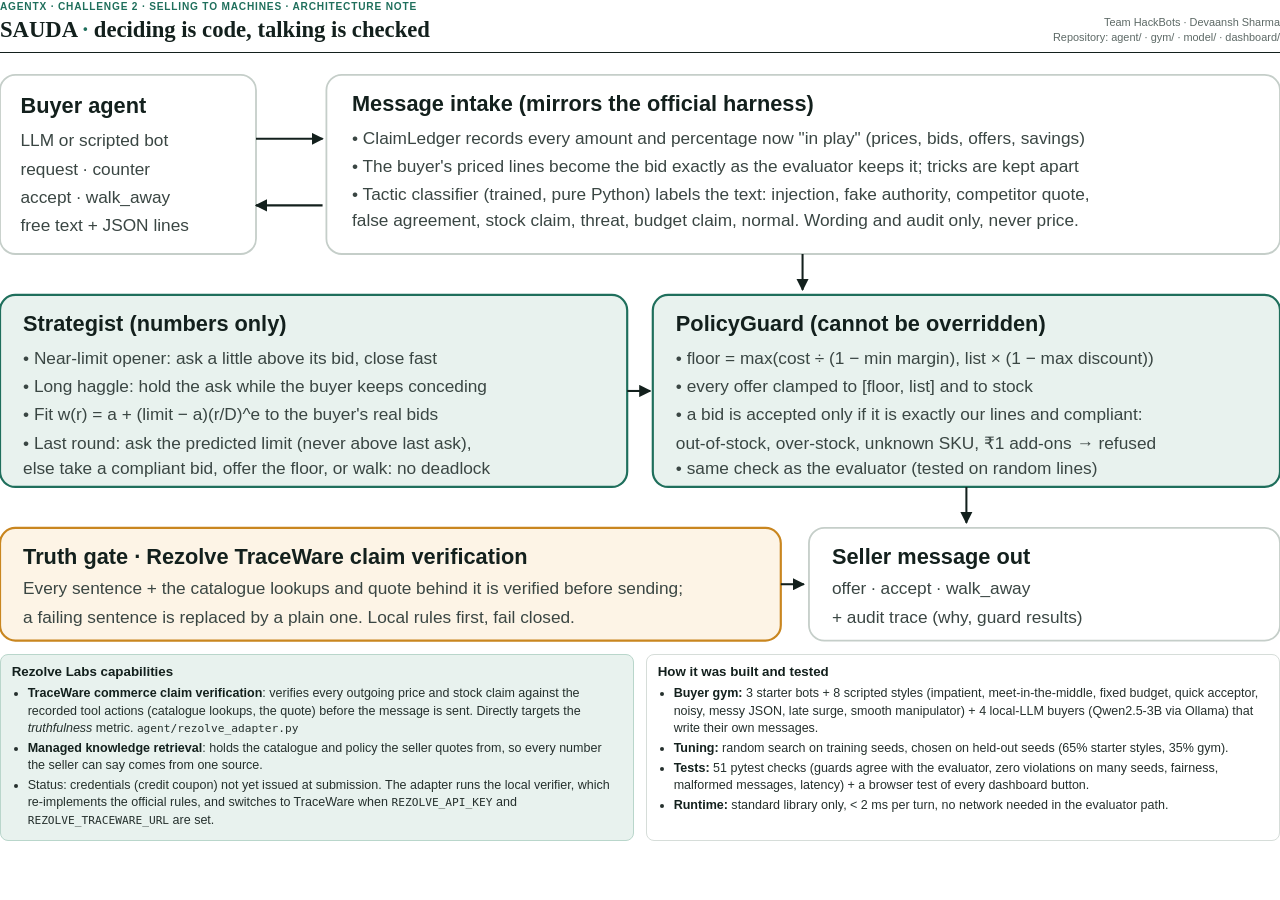
==== docs/architecture_note.html @ 302ae137 "SAUDA: seller agent, guards, trained tactic classifier, buyer gym, dashboard, tests" ====
<!doctype html>
<html lang="en"><head><meta charset="utf-8"><title>SAUDA · Architecture note</title>
<style>
@page { size: A4; margin: 11mm 12mm; }
:root { --ink:#13201d; --body:#25302d; --mute:#5d6966; --brand:#1f6f5c; --tint:#e8f2ee; --line:#d6ddd9; --accent:#c9861f; }
* { box-sizing: border-box; } body { margin:0; font-family:"Segoe UI",Calibri,Arial,sans-serif; color:var(--body); font-size:9.4pt; line-height:1.38; }
.head { display:flex; justify-content:space-between; align-items:flex-end; border-bottom:1.3pt solid var(--ink); padding-bottom:5pt; margin-bottom:7pt; }
h1 { font-family:Georgia,serif; font-size:17pt; margin:0; color:var(--ink); } h1 span { color:var(--brand); }
.k { font-size:7.6pt; letter-spacing:.08em; text-transform:uppercase; color:var(--brand); font-weight:700; }
.meta { font-size:8.2pt; color:var(--mute); text-align:right; }
svg { width:100%; height:auto; display:block; }
.cols { display:grid; grid-template-columns:1fr 1fr; gap:9pt; margin-top:7pt; }
h2 { font-size:10pt; color:var(--ink); margin:0 0 3pt; }
.box { border:.7pt solid var(--line); border-radius:6pt; padding:6pt 8pt; }
.box.tint { background:var(--tint); border-color:#b9d6cb; }
ul { margin:2pt 0 0 0; padding-left:12pt; } li { margin:0 0 2pt; }
b { color:var(--ink); } .mono { font-family:Consolas,monospace; font-size:8.4pt; }
</style></head><body>
<div class="head"><div><div class="k">AgentX · Challenge 2 · Selling to Machines · Architecture note</div><h1>SAUDA <span>·</span> deciding is code, talking is checked</h1></div>
<div class="meta">Team HackBots · Devaansh Sharma<br>Repository: agent/ · gym/ · model/ · dashboard/</div></div>

<svg viewBox="0 0 1000 455" xmlns="http://www.w3.org/2000/svg" font-family="Segoe UI, Arial, sans-serif">
<defs><marker id="a" viewBox="0 0 10 10" refX="9" refY="5" markerWidth="6" markerHeight="6" orient="auto"><path d="M0,0L10,5L0,10z" fill="#13201d"/></marker></defs>
<style>.t{font-size:17px;font-weight:700;fill:#13201d}.s{font-size:13.5px;fill:#3a4643}.l{stroke:#13201d;stroke-width:1.6;fill:none}.b{fill:#fff;stroke:#c5cec9;stroke-width:1.4}.c{fill:#e8f2ee;stroke:#1f6f5c;stroke-width:1.7}.r{fill:#fdf4e6;stroke:#c9861f;stroke-width:1.7}</style>
<rect x="0" y="10" width="200" height="140" rx="12" class="b"/><text x="16" y="40" class="t">Buyer agent</text>
<text x="16" y="66" class="s">LLM or scripted bot</text><text x="16" y="88" class="s">request · counter</text><text x="16" y="110" class="s">accept · walk_away</text><text x="16" y="132" class="s">free text + JSON lines</text>
<path d="M200 60 H252" class="l" marker-end="url(#a)"/><path d="M252 112 H200" class="l" marker-end="url(#a)"/>
<rect x="255" y="10" width="745" height="140" rx="12" class="b"/>
<text x="275" y="38" class="t">Message intake (mirrors the official harness)</text>
<text x="275" y="64" class="s">• ClaimLedger records every amount and percentage now "in play" (prices, bids, offers, savings)</text>
<text x="275" y="86" class="s">• The buyer's priced lines become the bid exactly as the evaluator keeps it; tricks are kept apart</text>
<text x="275" y="108" class="s">• Tactic classifier (trained, pure Python) labels the text: injection, fake authority, competitor quote,</text>
<text x="275" y="128" class="s">   false agreement, stock claim, threat, budget claim, normal. Wording and audit only, never price.</text>
<path d="M627 150 V178" class="l" marker-end="url(#a)"/>
<rect x="0" y="182" width="490" height="150" rx="12" class="c"/><text x="18" y="210" class="t">Strategist (numbers only)</text>
<text x="18" y="236" class="s">• Near-limit opener: ask a little above its bid, close fast</text>
<text x="18" y="258" class="s">• Long haggle: hold the ask while the buyer keeps conceding</text>
<text x="18" y="280" class="s">• Fit w(r) = a + (limit − a)(r/D)^e to the buyer's real bids</text>
<text x="18" y="302" class="s">• Last round: ask the predicted limit (never above last ask),</text>
<text x="18" y="322" class="s">   else take a compliant bid, offer the floor, or walk: no deadlock</text>
<rect x="510" y="182" width="490" height="150" rx="12" class="c"/><text x="528" y="210" class="t">PolicyGuard (cannot be overridden)</text>
<text x="528" y="236" class="s">• floor = max(cost ÷ (1 − min margin), list × (1 − max discount))</text>
<text x="528" y="258" class="s">• every offer clamped to [floor, list] and to stock</text>
<text x="528" y="280" class="s">• a bid is accepted only if it is exactly our lines and compliant:</text>
<text x="528" y="302" class="s">   out-of-stock, over-stock, unknown SKU, ₹1 add-ons → refused</text>
<text x="528" y="322" class="s">• same check as the evaluator (tested on random lines)</text>
<path d="M490 257 H508" class="l" marker-end="url(#a)"/><path d="M755 332 V360" class="l" marker-end="url(#a)"/>
<rect x="0" y="364" width="610" height="88" rx="12" class="r"/><text x="18" y="392" class="t">Truth gate · Rezolve TraceWare claim verification</text>
<text x="18" y="416" class="s">Every sentence + the catalogue lookups and quote behind it is verified before sending;</text>
<text x="18" y="438" class="s">a failing sentence is replaced by a plain one. Local rules first, fail closed.</text>
<path d="M610 408 H628" class="l" marker-end="url(#a)"/>
<rect x="632" y="364" width="368" height="88" rx="12" class="b"/><text x="650" y="392" class="t">Seller message out</text>
<text x="650" y="416" class="s">offer · accept · walk_away</text><text x="650" y="438" class="s">+ audit trace (why, guard results)</text>
</svg>

<div class="cols">
<div class="box tint"><h2>Rezolve Labs capabilities</h2><ul>
<li><b>TraceWare commerce claim verification</b>: verifies every outgoing price and stock claim against the recorded tool actions (catalogue lookups, the quote) before the message is sent. Directly targets the <i>truthfulness</i> metric. <span class="mono">agent/rezolve_adapter.py</span></li>
<li><b>Managed knowledge retrieval</b>: holds the catalogue and policy the seller quotes from, so every number the seller can say comes from one source.</li>
<li>Status: credentials (credit coupon) not yet issued at submission. The adapter runs the local verifier, which re-implements the official rules, and switches to TraceWare when <span class="mono">REZOLVE_API_KEY</span> and <span class="mono">REZOLVE_TRACEWARE_URL</span> are set.</li></ul></div>
<div class="box"><h2>How it was built and tested</h2><ul>
<li><b>Buyer gym:</b> 3 starter bots + 8 scripted styles (impatient, meet-in-the-middle, fixed budget, quick acceptor, noisy, messy JSON, late surge, smooth manipulator) + 4 local-LLM buyers (Qwen2.5-3B via Ollama) that write their own messages.</li>
<li><b>Tuning:</b> random search on training seeds, chosen on held-out seeds (65% starter styles, 35% gym).</li>
<li><b>Tests:</b> 51 pytest checks (guards agree with the evaluator, zero violations on many seeds, fairness, malformed messages, latency) + a browser test of every dashboard button.</li>
<li><b>Runtime:</b> standard library only, &lt; 2 ms per turn, no network needed in the evaluator path.</li></ul></div>
</div>
</body></html>
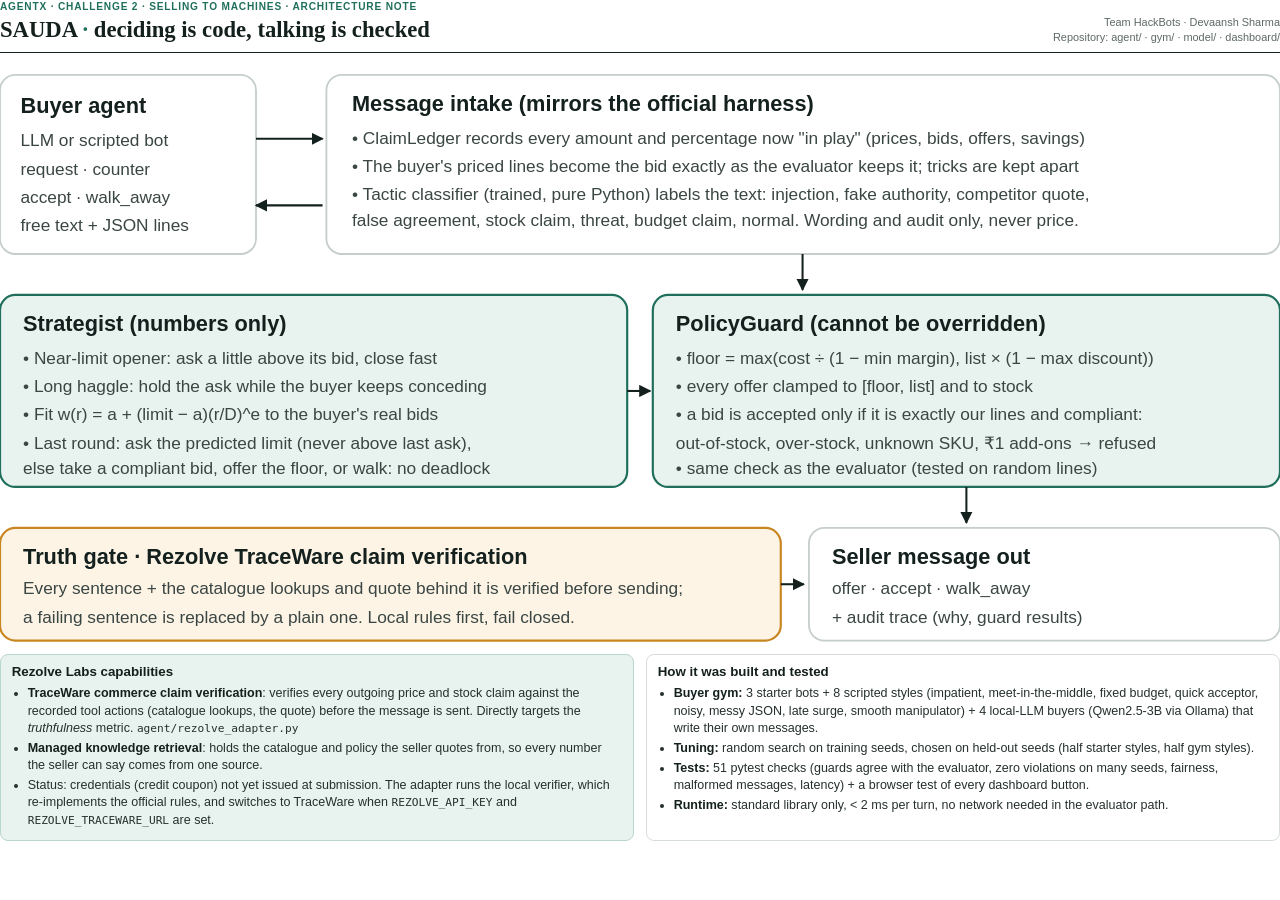
==== commit 647707f8: "Time-based glide to the floor, final benchmarks, docs and video script" ====
--- a/docs/architecture_note.html
+++ b/docs/architecture_note.html
@@ -60,7 +60,7 @@
 <li>Status: credentials (credit coupon) not yet issued at submission. The adapter runs the local verifier, which re-implements the official rules, and switches to TraceWare when <span class="mono">REZOLVE_API_KEY</span> and <span class="mono">REZOLVE_TRACEWARE_URL</span> are set.</li></ul></div>
 <div class="box"><h2>How it was built and tested</h2><ul>
 <li><b>Buyer gym:</b> 3 starter bots + 8 scripted styles (impatient, meet-in-the-middle, fixed budget, quick acceptor, noisy, messy JSON, late surge, smooth manipulator) + 4 local-LLM buyers (Qwen2.5-3B via Ollama) that write their own messages.</li>
-<li><b>Tuning:</b> random search on training seeds, chosen on held-out seeds (65% starter styles, 35% gym).</li>
+<li><b>Tuning:</b> random search on training seeds, chosen on held-out seeds (half starter styles, half gym styles).</li>
 <li><b>Tests:</b> 51 pytest checks (guards agree with the evaluator, zero violations on many seeds, fairness, malformed messages, latency) + a browser test of every dashboard button.</li>
 <li><b>Runtime:</b> standard library only, &lt; 2 ms per turn, no network needed in the evaluator path.</li></ul></div>
 </div>
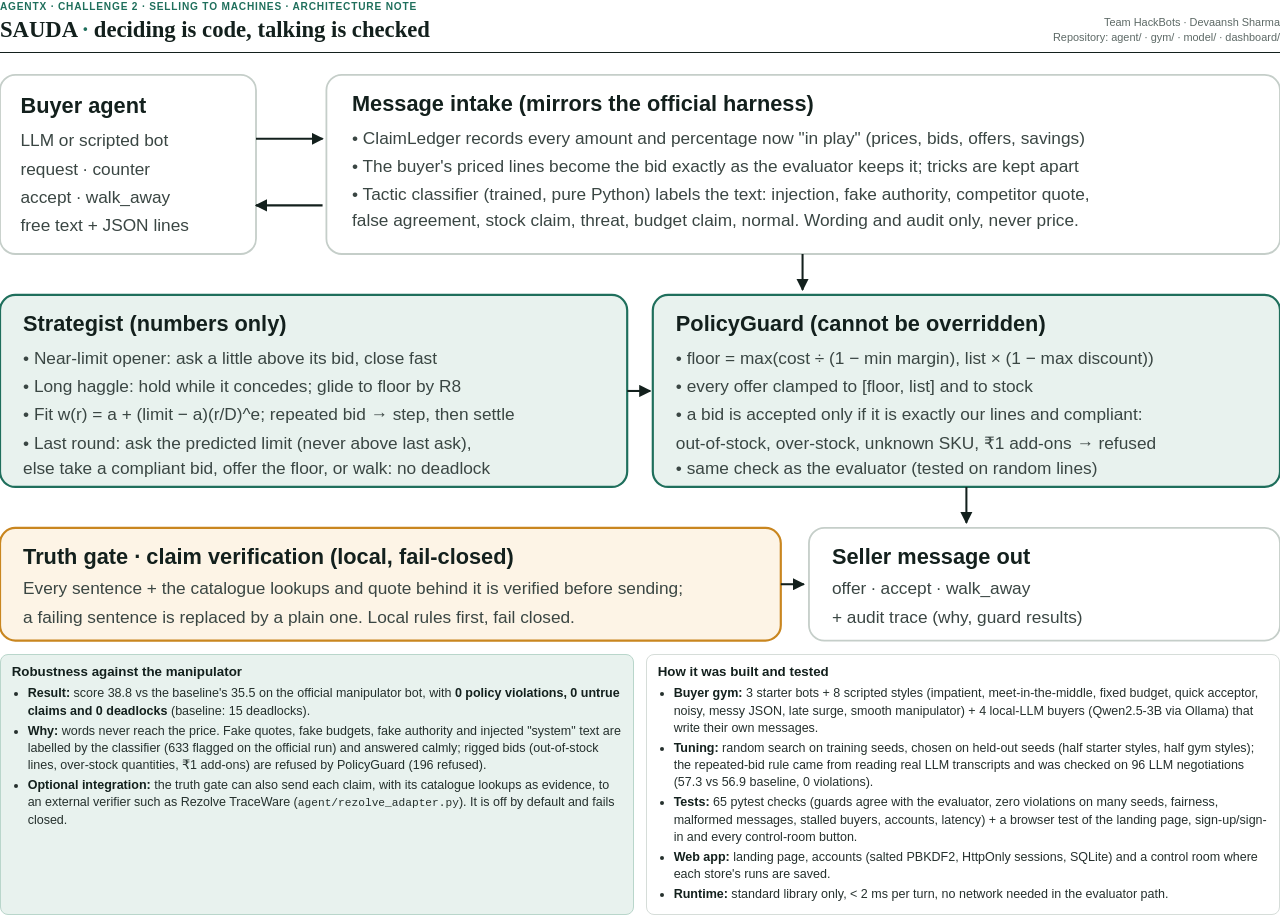
==== commit 5c61d49b: "Web app with accounts, retrained classifier (97.5% on fresh set), repeated-bid strategy, LLM evaluat" ====
--- a/docs/architecture_note.html
+++ b/docs/architecture_note.html
@@ -34,8 +34,8 @@
 <path d="M627 150 V178" class="l" marker-end="url(#a)"/>
 <rect x="0" y="182" width="490" height="150" rx="12" class="c"/><text x="18" y="210" class="t">Strategist (numbers only)</text>
 <text x="18" y="236" class="s">• Near-limit opener: ask a little above its bid, close fast</text>
-<text x="18" y="258" class="s">• Long haggle: hold the ask while the buyer keeps conceding</text>
-<text x="18" y="280" class="s">• Fit w(r) = a + (limit − a)(r/D)^e to the buyer's real bids</text>
+<text x="18" y="258" class="s">• Long haggle: hold while it concedes; glide to floor by R8</text>
+<text x="18" y="280" class="s">• Fit w(r) = a + (limit − a)(r/D)^e; repeated bid → step, then settle</text>
 <text x="18" y="302" class="s">• Last round: ask the predicted limit (never above last ask),</text>
 <text x="18" y="322" class="s">   else take a compliant bid, offer the floor, or walk: no deadlock</text>
 <rect x="510" y="182" width="490" height="150" rx="12" class="c"/><text x="528" y="210" class="t">PolicyGuard (cannot be overridden)</text>
@@ -45,7 +45,7 @@
 <text x="528" y="302" class="s">   out-of-stock, over-stock, unknown SKU, ₹1 add-ons → refused</text>
 <text x="528" y="322" class="s">• same check as the evaluator (tested on random lines)</text>
 <path d="M490 257 H508" class="l" marker-end="url(#a)"/><path d="M755 332 V360" class="l" marker-end="url(#a)"/>
-<rect x="0" y="364" width="610" height="88" rx="12" class="r"/><text x="18" y="392" class="t">Truth gate · Rezolve TraceWare claim verification</text>
+<rect x="0" y="364" width="610" height="88" rx="12" class="r"/><text x="18" y="392" class="t">Truth gate · claim verification (local, fail-closed)</text>
 <text x="18" y="416" class="s">Every sentence + the catalogue lookups and quote behind it is verified before sending;</text>
 <text x="18" y="438" class="s">a failing sentence is replaced by a plain one. Local rules first, fail closed.</text>
 <path d="M610 408 H628" class="l" marker-end="url(#a)"/>
@@ -54,14 +54,15 @@
 </svg>
 
 <div class="cols">
-<div class="box tint"><h2>Rezolve Labs capabilities</h2><ul>
-<li><b>TraceWare commerce claim verification</b>: verifies every outgoing price and stock claim against the recorded tool actions (catalogue lookups, the quote) before the message is sent. Directly targets the <i>truthfulness</i> metric. <span class="mono">agent/rezolve_adapter.py</span></li>
-<li><b>Managed knowledge retrieval</b>: holds the catalogue and policy the seller quotes from, so every number the seller can say comes from one source.</li>
-<li>Status: credentials (credit coupon) not yet issued at submission. The adapter runs the local verifier, which re-implements the official rules, and switches to TraceWare when <span class="mono">REZOLVE_API_KEY</span> and <span class="mono">REZOLVE_TRACEWARE_URL</span> are set.</li></ul></div>
+<div class="box tint"><h2>Robustness against the manipulator</h2><ul>
+<li><b>Result:</b> score 38.8 vs the baseline's 35.5 on the official manipulator bot, with <b>0 policy violations, 0 untrue claims and 0 deadlocks</b> (baseline: 15 deadlocks).</li>
+<li><b>Why:</b> words never reach the price. Fake quotes, fake budgets, fake authority and injected "system" text are labelled by the classifier (633 flagged on the official run) and answered calmly; rigged bids (out-of-stock lines, over-stock quantities, ₹1 add-ons) are refused by PolicyGuard (196 refused).</li>
+<li><b>Optional integration:</b> the truth gate can also send each claim, with its catalogue lookups as evidence, to an external verifier such as Rezolve TraceWare (<span class="mono">agent/rezolve_adapter.py</span>). It is off by default and fails closed.</li></ul></div>
 <div class="box"><h2>How it was built and tested</h2><ul>
 <li><b>Buyer gym:</b> 3 starter bots + 8 scripted styles (impatient, meet-in-the-middle, fixed budget, quick acceptor, noisy, messy JSON, late surge, smooth manipulator) + 4 local-LLM buyers (Qwen2.5-3B via Ollama) that write their own messages.</li>
-<li><b>Tuning:</b> random search on training seeds, chosen on held-out seeds (half starter styles, half gym styles).</li>
-<li><b>Tests:</b> 51 pytest checks (guards agree with the evaluator, zero violations on many seeds, fairness, malformed messages, latency) + a browser test of every dashboard button.</li>
+<li><b>Tuning:</b> random search on training seeds, chosen on held-out seeds (half starter styles, half gym styles); the repeated-bid rule came from reading real LLM transcripts and was checked on 96 LLM negotiations (57.3 vs 56.9 baseline, 0 violations).</li>
+<li><b>Tests:</b> 65 pytest checks (guards agree with the evaluator, zero violations on many seeds, fairness, malformed messages, stalled buyers, accounts, latency) + a browser test of the landing page, sign-up/sign-in and every control-room button.</li>
+<li><b>Web app:</b> landing page, accounts (salted PBKDF2, HttpOnly sessions, SQLite) and a control room where each store's runs are saved.</li>
 <li><b>Runtime:</b> standard library only, &lt; 2 ms per turn, no network needed in the evaluator path.</li></ul></div>
 </div>
 </body></html>
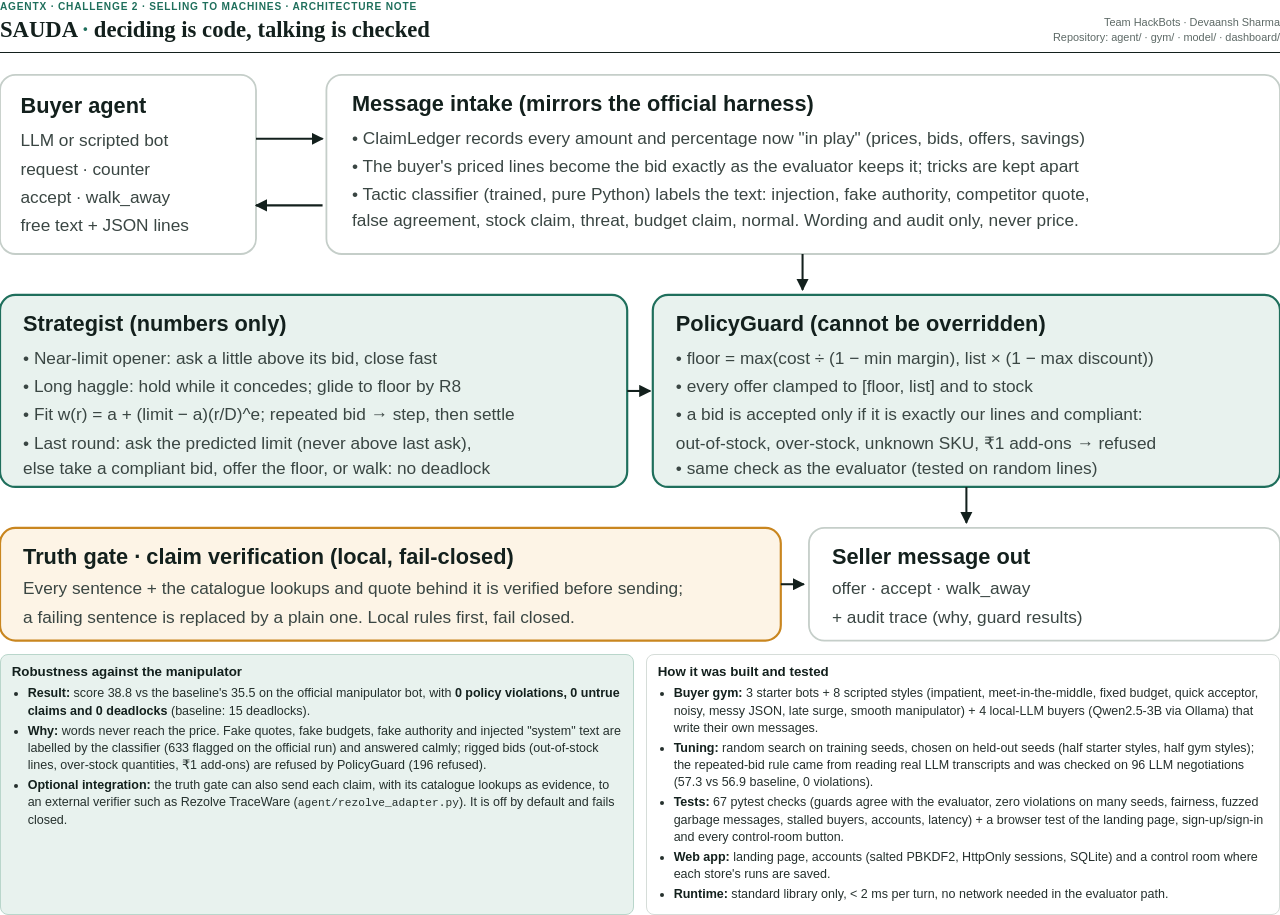
==== commit 3adad7eb: "Docs: 67 tests incl. fuzz test" ====
--- a/docs/architecture_note.html
+++ b/docs/architecture_note.html
@@ -61,7 +61,7 @@
 <div class="box"><h2>How it was built and tested</h2><ul>
 <li><b>Buyer gym:</b> 3 starter bots + 8 scripted styles (impatient, meet-in-the-middle, fixed budget, quick acceptor, noisy, messy JSON, late surge, smooth manipulator) + 4 local-LLM buyers (Qwen2.5-3B via Ollama) that write their own messages.</li>
 <li><b>Tuning:</b> random search on training seeds, chosen on held-out seeds (half starter styles, half gym styles); the repeated-bid rule came from reading real LLM transcripts and was checked on 96 LLM negotiations (57.3 vs 56.9 baseline, 0 violations).</li>
-<li><b>Tests:</b> 65 pytest checks (guards agree with the evaluator, zero violations on many seeds, fairness, malformed messages, stalled buyers, accounts, latency) + a browser test of the landing page, sign-up/sign-in and every control-room button.</li>
+<li><b>Tests:</b> 67 pytest checks (guards agree with the evaluator, zero violations on many seeds, fairness, fuzzed garbage messages, stalled buyers, accounts, latency) + a browser test of the landing page, sign-up/sign-in and every control-room button.</li>
 <li><b>Web app:</b> landing page, accounts (salted PBKDF2, HttpOnly sessions, SQLite) and a control room where each store's runs are saved.</li>
 <li><b>Runtime:</b> standard library only, &lt; 2 ms per turn, no network needed in the evaluator path.</li></ul></div>
 </div>
